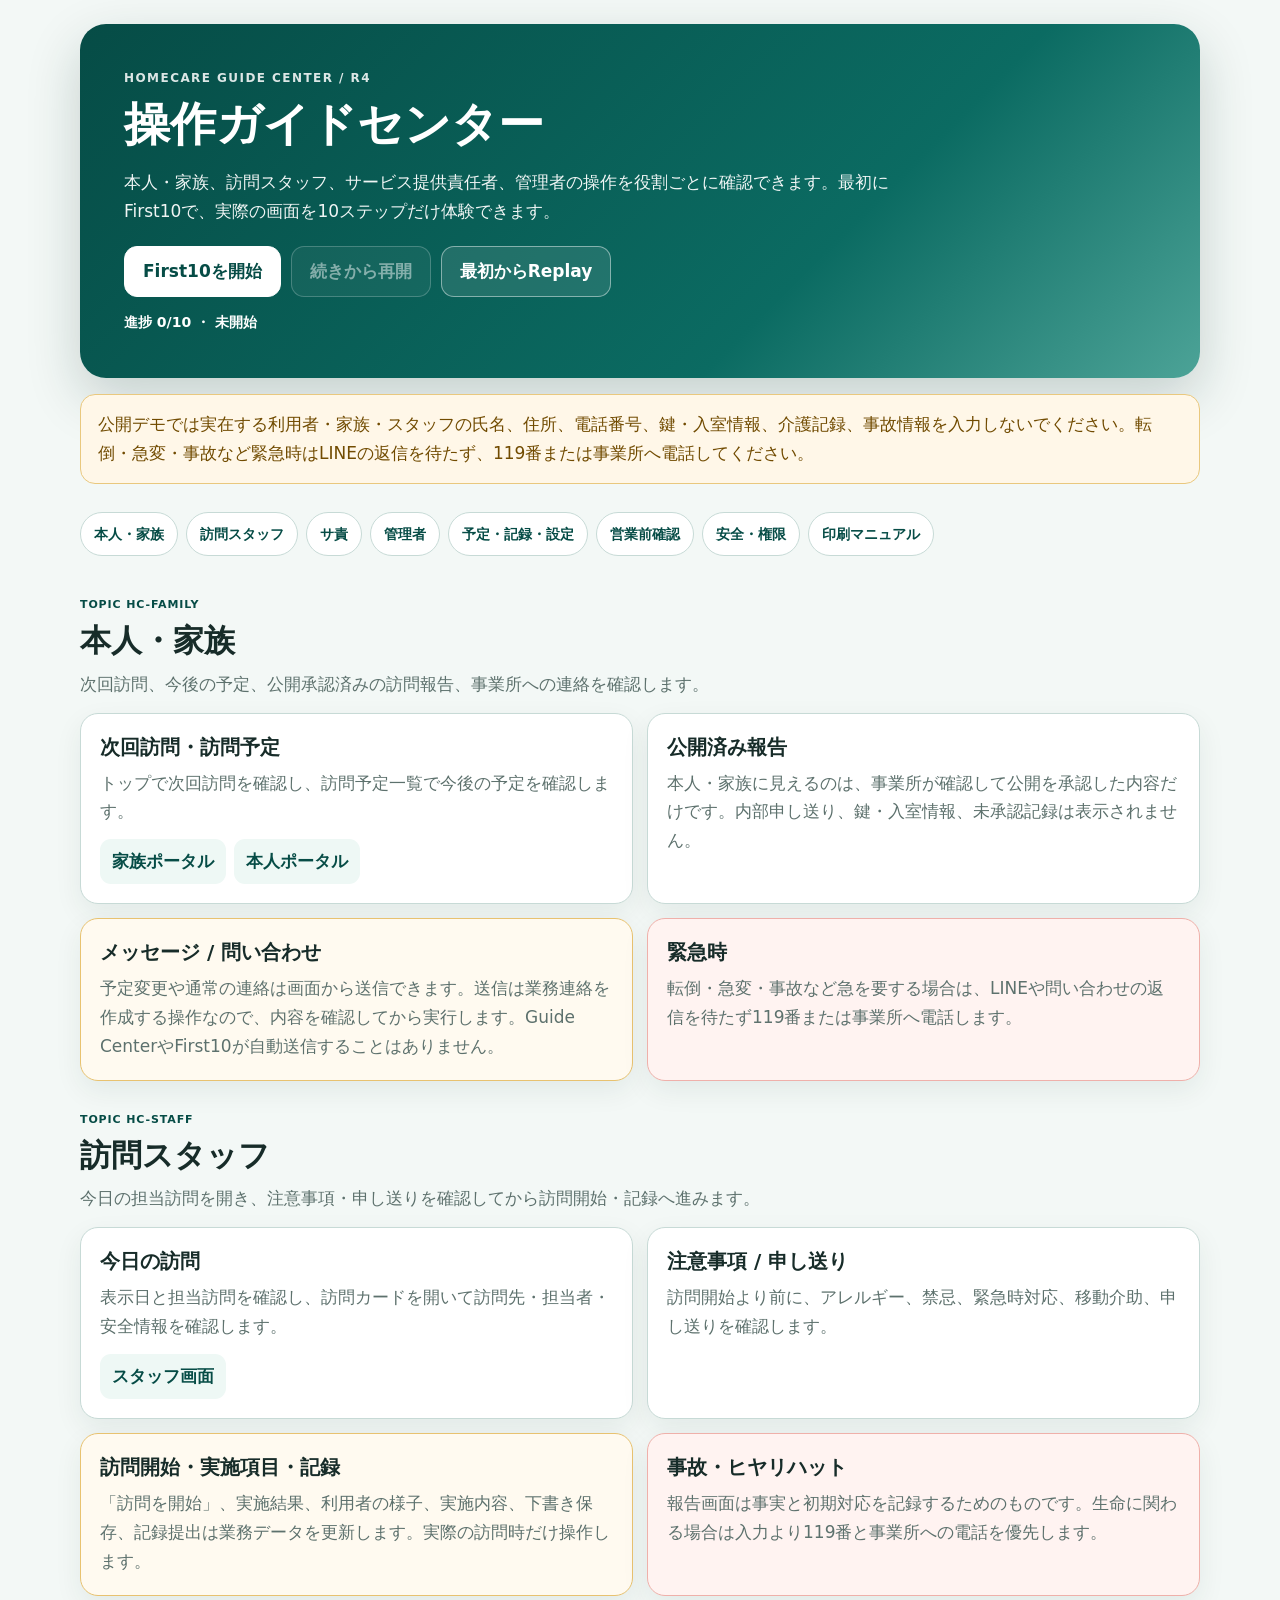
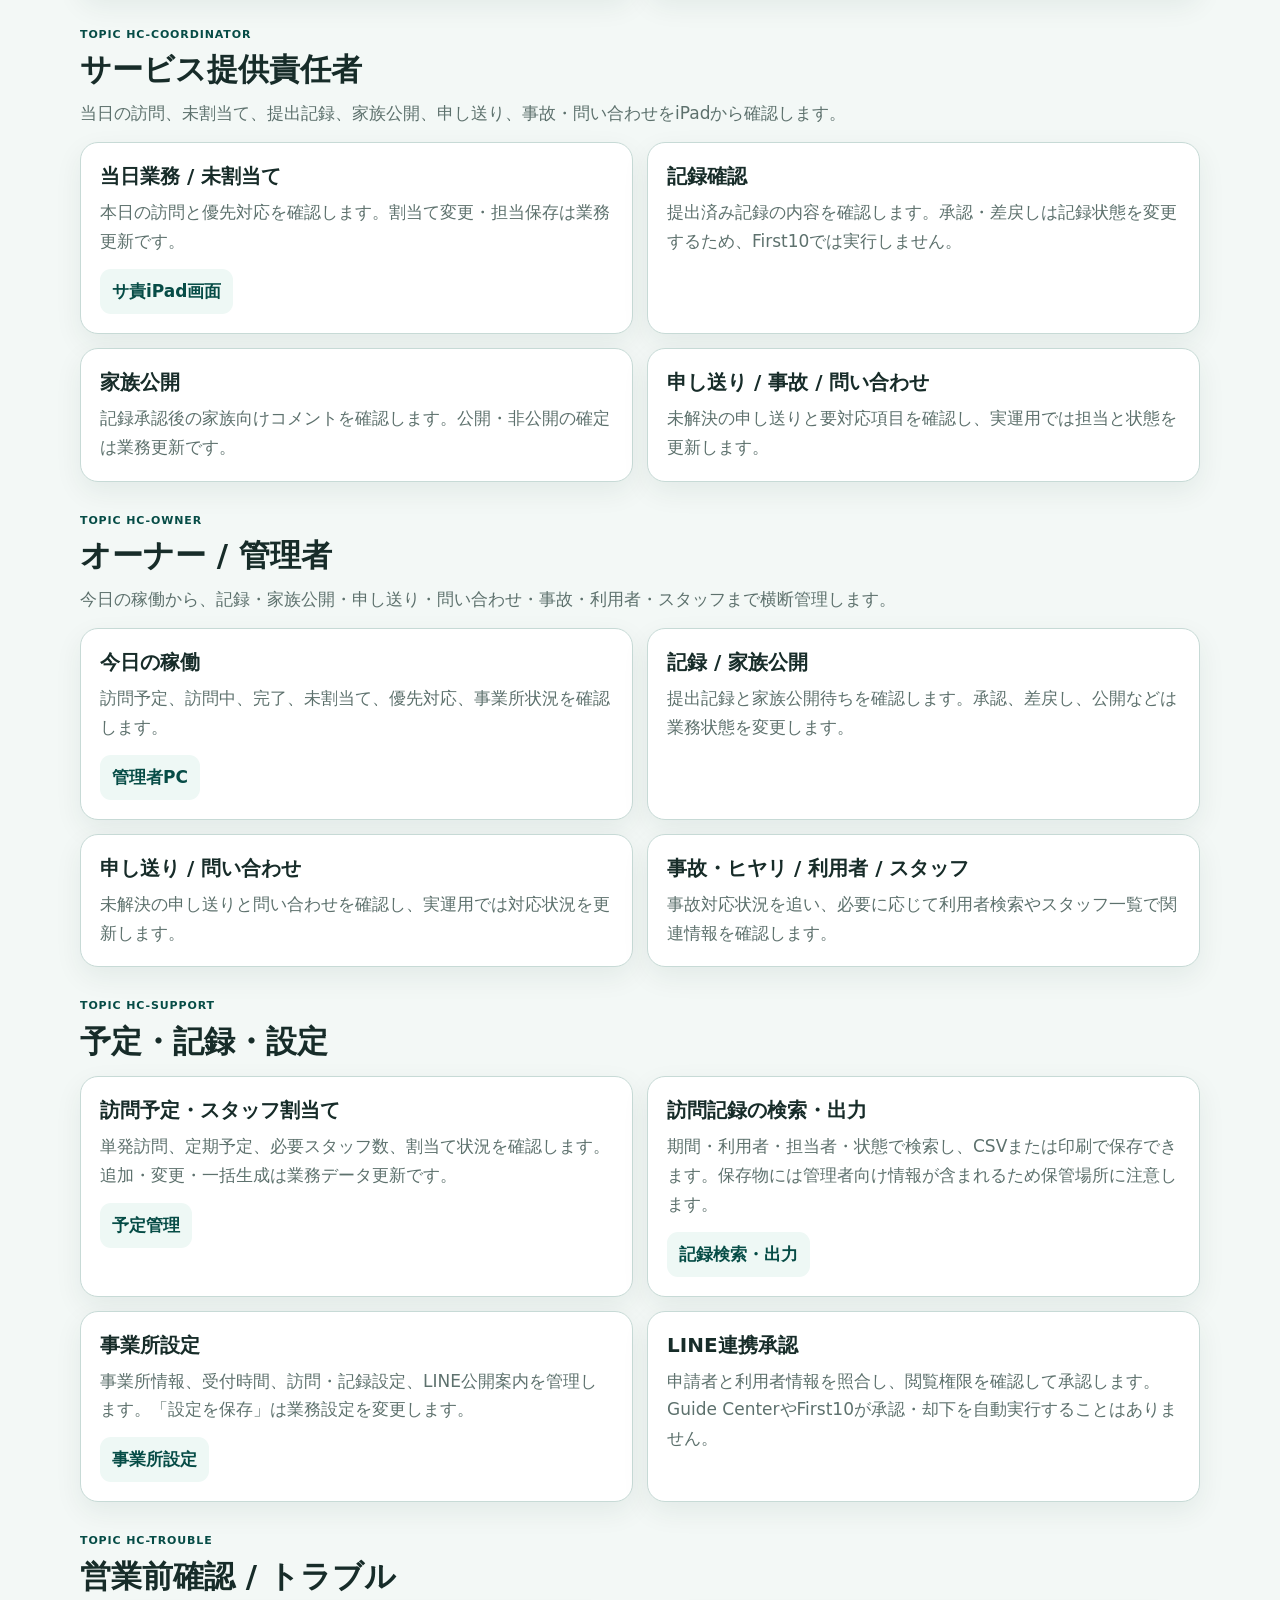
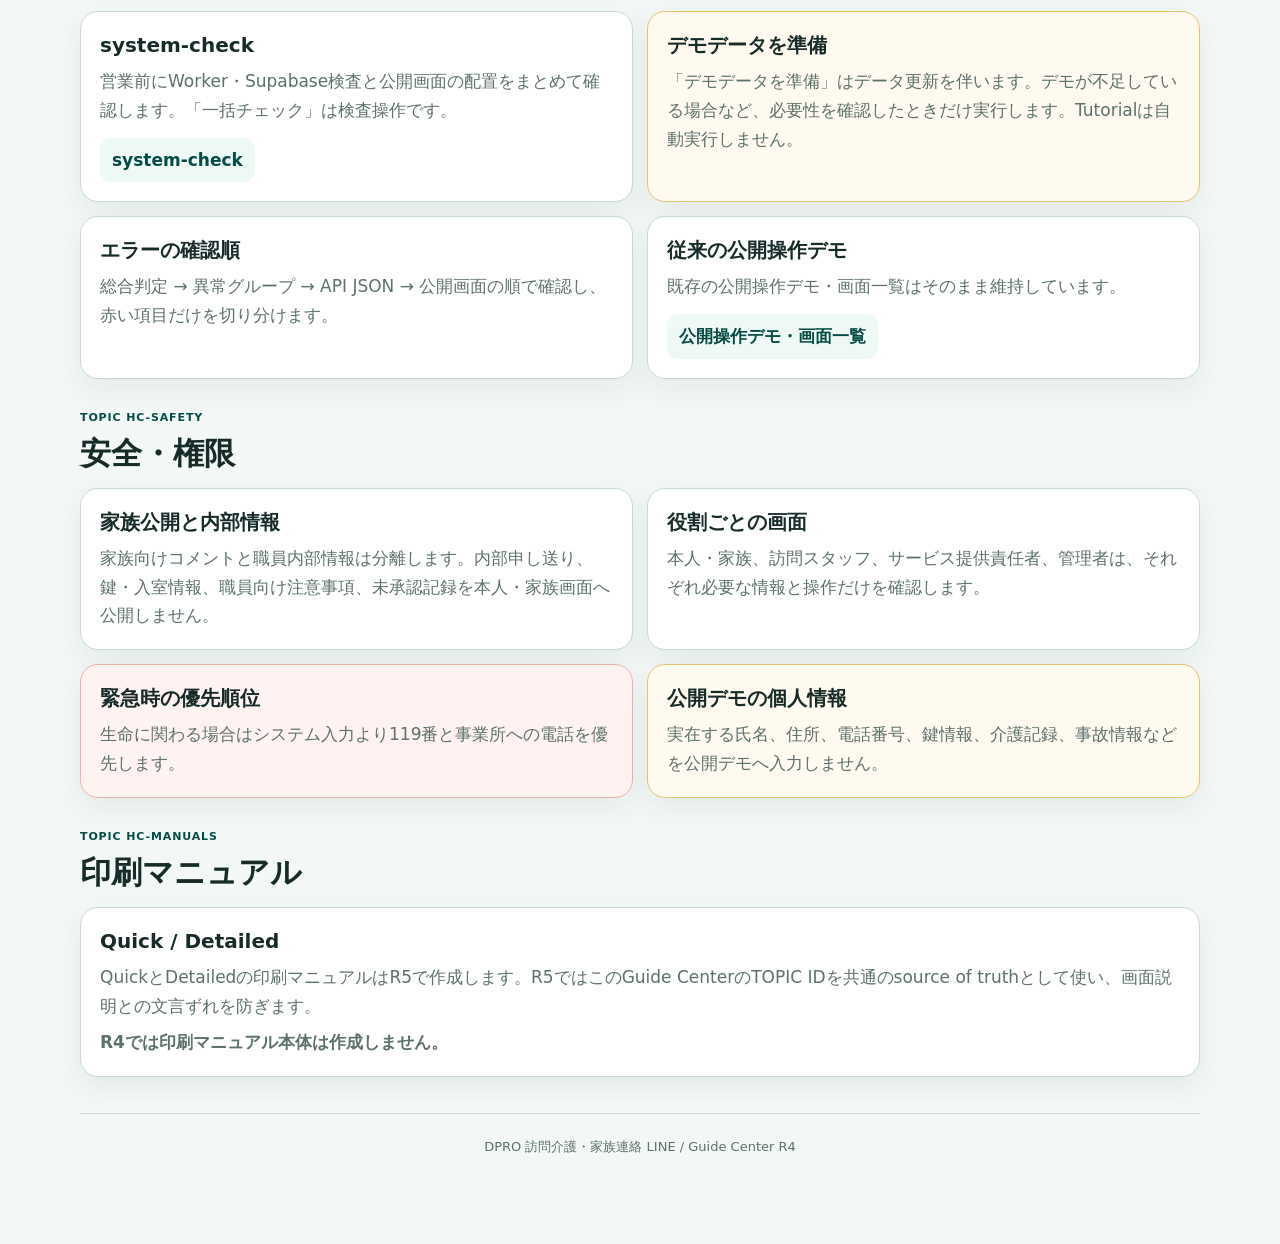
==== guide-center.html @ 491af534 "Add files via upload" ====
<!doctype html>
<html lang="ja">
<head>
  <meta charset="utf-8">
  <meta name="viewport" content="width=device-width, initial-scale=1, viewport-fit=cover">
  <meta name="robots" content="noindex,nofollow,noarchive">
  <meta name="description" content="DPRO訪問介護・家族連絡 LINE 操作ガイドセンター">
  <title>操作ガイドセンター｜DPRO訪問介護</title>
  <link rel="stylesheet" href="tutorial.css">
</head>
<body class="dpro-guide-page">
  <main class="dpro-guide-shell">
    <section class="dpro-guide-hero" aria-labelledby="guideTitle" id="first10">
      <p class="dpro-guide-kicker">HOMECARE GUIDE CENTER / R4</p>
      <h1 id="guideTitle">操作ガイドセンター</h1>
      <p>本人・家族、訪問スタッフ、サービス提供責任者、管理者の操作を役割ごとに確認できます。最初にFirst10で、実際の画面を10ステップだけ体験できます。</p>
      <div class="dpro-guide-actions" aria-label="First10操作">
        <button class="dpro-guide-button" type="button" data-dpro-tutorial-action="start">First10を開始</button>
        <button class="dpro-guide-button secondary" type="button" data-dpro-tutorial-action="resume">続きから再開</button>
        <button class="dpro-guide-button secondary" type="button" data-dpro-tutorial-action="replay">最初からReplay</button>
      </div>
      <div class="dpro-guide-progress" data-guide-progress aria-live="polite">進捗を確認しています</div>
    </section>

    <div class="dpro-guide-note" role="note">
      公開デモでは実在する利用者・家族・スタッフの氏名、住所、電話番号、鍵・入室情報、介護記録、事故情報を入力しないでください。転倒・急変・事故など緊急時はLINEの返信を待たず、119番または事業所へ電話してください。
    </div>

    <nav class="dpro-guide-nav" aria-label="ガイド項目">
      <a href="#family">本人・家族</a><a href="#staff">訪問スタッフ</a><a href="#coordinator">サ責</a><a href="#owner">管理者</a><a href="#support">予定・記録・設定</a><a href="#trouble">営業前確認</a><a href="#safety">安全・権限</a><a href="#manuals">印刷マニュアル</a>
    </nav>

    <section class="dpro-guide-section" id="family" aria-labelledby="familyTitle">
      <span class="dpro-guide-topic-id">TOPIC HC-FAMILY</span><h2 id="familyTitle">本人・家族</h2>
      <p>次回訪問、今後の予定、公開承認済みの訪問報告、事業所への連絡を確認します。</p>
      <div class="dpro-guide-grid">
        <article class="dpro-guide-card"><h3>次回訪問・訪問予定</h3><p>トップで次回訪問を確認し、訪問予定一覧で今後の予定を確認します。</p><div class="dpro-guide-link-row"><a href="family.html?demo=1">家族ポータル</a><a href="member.html?demo=1&amp;demo_role=client">本人ポータル</a></div></article>
        <article class="dpro-guide-card"><h3>公開済み報告</h3><p>本人・家族に見えるのは、事業所が確認して公開を承認した内容だけです。内部申し送り、鍵・入室情報、未承認記録は表示されません。</p></article>
        <article class="dpro-guide-card dpro-guide-warning"><h3>メッセージ / 問い合わせ</h3><p>予定変更や通常の連絡は画面から送信できます。送信は業務連絡を作成する操作なので、内容を確認してから実行します。Guide CenterやFirst10が自動送信することはありません。</p></article>
        <article class="dpro-guide-card dpro-guide-danger"><h3>緊急時</h3><p>転倒・急変・事故など急を要する場合は、LINEや問い合わせの返信を待たず119番または事業所へ電話します。</p></article>
      </div>
    </section>

    <section class="dpro-guide-section" id="staff" aria-labelledby="staffTitle">
      <span class="dpro-guide-topic-id">TOPIC HC-STAFF</span><h2 id="staffTitle">訪問スタッフ</h2>
      <p>今日の担当訪問を開き、注意事項・申し送りを確認してから訪問開始・記録へ進みます。</p>
      <div class="dpro-guide-grid">
        <article class="dpro-guide-card"><h3>今日の訪問</h3><p>表示日と担当訪問を確認し、訪問カードを開いて訪問先・担当者・安全情報を確認します。</p><div class="dpro-guide-link-row"><a href="staff.html?demo=1">スタッフ画面</a></div></article>
        <article class="dpro-guide-card"><h3>注意事項 / 申し送り</h3><p>訪問開始より前に、アレルギー、禁忌、緊急時対応、移動介助、申し送りを確認します。</p></article>
        <article class="dpro-guide-card dpro-guide-warning"><h3>訪問開始・実施項目・記録</h3><p>「訪問を開始」、実施結果、利用者の様子、実施内容、下書き保存、記録提出は業務データを更新します。実際の訪問時だけ操作します。</p></article>
        <article class="dpro-guide-card dpro-guide-danger"><h3>事故・ヒヤリハット</h3><p>報告画面は事実と初期対応を記録するためのものです。生命に関わる場合は入力より119番と事業所への電話を優先します。</p></article>
      </div>
    </section>

    <section class="dpro-guide-section" id="coordinator" aria-labelledby="coordinatorTitle">
      <span class="dpro-guide-topic-id">TOPIC HC-COORDINATOR</span><h2 id="coordinatorTitle">サービス提供責任者</h2>
      <p>当日の訪問、未割当て、提出記録、家族公開、申し送り、事故・問い合わせをiPadから確認します。</p>
      <div class="dpro-guide-grid">
        <article class="dpro-guide-card"><h3>当日業務 / 未割当て</h3><p>本日の訪問と優先対応を確認します。割当て変更・担当保存は業務更新です。</p><div class="dpro-guide-link-row"><a href="owner-ipad.html?demo=1">サ責iPad画面</a></div></article>
        <article class="dpro-guide-card"><h3>記録確認</h3><p>提出済み記録の内容を確認します。承認・差戻しは記録状態を変更するため、First10では実行しません。</p></article>
        <article class="dpro-guide-card"><h3>家族公開</h3><p>記録承認後の家族向けコメントを確認します。公開・非公開の確定は業務更新です。</p></article>
        <article class="dpro-guide-card"><h3>申し送り / 事故 / 問い合わせ</h3><p>未解決の申し送りと要対応項目を確認し、実運用では担当と状態を更新します。</p></article>
      </div>
    </section>

    <section class="dpro-guide-section" id="owner" aria-labelledby="ownerTitle">
      <span class="dpro-guide-topic-id">TOPIC HC-OWNER</span><h2 id="ownerTitle">オーナー / 管理者</h2>
      <p>今日の稼働から、記録・家族公開・申し送り・問い合わせ・事故・利用者・スタッフまで横断管理します。</p>
      <div class="dpro-guide-grid">
        <article class="dpro-guide-card"><h3>今日の稼働</h3><p>訪問予定、訪問中、完了、未割当て、優先対応、事業所状況を確認します。</p><div class="dpro-guide-link-row"><a href="owner.html?demo=1">管理者PC</a></div></article>
        <article class="dpro-guide-card"><h3>記録 / 家族公開</h3><p>提出記録と家族公開待ちを確認します。承認、差戻し、公開などは業務状態を変更します。</p></article>
        <article class="dpro-guide-card"><h3>申し送り / 問い合わせ</h3><p>未解決の申し送りと問い合わせを確認し、実運用では対応状況を更新します。</p></article>
        <article class="dpro-guide-card"><h3>事故・ヒヤリ / 利用者 / スタッフ</h3><p>事故対応状況を追い、必要に応じて利用者検索やスタッフ一覧で関連情報を確認します。</p></article>
      </div>
    </section>

    <section class="dpro-guide-section" id="support" aria-labelledby="supportTitle">
      <span class="dpro-guide-topic-id">TOPIC HC-SUPPORT</span><h2 id="supportTitle">予定・記録・設定</h2>
      <div class="dpro-guide-grid">
        <article class="dpro-guide-card"><h3>訪問予定・スタッフ割当て</h3><p>単発訪問、定期予定、必要スタッフ数、割当て状況を確認します。追加・変更・一括生成は業務データ更新です。</p><div class="dpro-guide-link-row"><a href="schedule.html?demo=1">予定管理</a></div></article>
        <article class="dpro-guide-card"><h3>訪問記録の検索・出力</h3><p>期間・利用者・担当者・状態で検索し、CSVまたは印刷で保存できます。保存物には管理者向け情報が含まれるため保管場所に注意します。</p><div class="dpro-guide-link-row"><a href="records.html?demo=1">記録検索・出力</a></div></article>
        <article class="dpro-guide-card"><h3>事業所設定</h3><p>事業所情報、受付時間、訪問・記録設定、LINE公開案内を管理します。「設定を保存」は業務設定を変更します。</p><div class="dpro-guide-link-row"><a href="settings.html?demo=1">事業所設定</a></div></article>
        <article class="dpro-guide-card"><h3>LINE連携承認</h3><p>申請者と利用者情報を照合し、閲覧権限を確認して承認します。Guide CenterやFirst10が承認・却下を自動実行することはありません。</p></article>
      </div>
    </section>

    <section class="dpro-guide-section" id="trouble" aria-labelledby="troubleTitle">
      <span class="dpro-guide-topic-id">TOPIC HC-TROUBLE</span><h2 id="troubleTitle">営業前確認 / トラブル</h2>
      <div class="dpro-guide-grid">
        <article class="dpro-guide-card"><h3>system-check</h3><p>営業前にWorker・Supabase検査と公開画面の配置をまとめて確認します。「一括チェック」は検査操作です。</p><div class="dpro-guide-link-row"><a href="system-check.html?demo=1">system-check</a></div></article>
        <article class="dpro-guide-card dpro-guide-warning"><h3>デモデータを準備</h3><p>「デモデータを準備」はデータ更新を伴います。デモが不足している場合など、必要性を確認したときだけ実行します。Tutorialは自動実行しません。</p></article>
        <article class="dpro-guide-card"><h3>エラーの確認順</h3><p>総合判定 → 異常グループ → API JSON → 公開画面の順で確認し、赤い項目だけを切り分けます。</p></article>
        <article class="dpro-guide-card"><h3>従来の公開操作デモ</h3><p>既存の公開操作デモ・画面一覧はそのまま維持しています。</p><div class="dpro-guide-link-row"><a href="demo-guide.html">公開操作デモ・画面一覧</a></div></article>
      </div>
    </section>

    <section class="dpro-guide-section" id="safety" aria-labelledby="safetyTitle">
      <span class="dpro-guide-topic-id">TOPIC HC-SAFETY</span><h2 id="safetyTitle">安全・権限</h2>
      <div class="dpro-guide-grid">
        <article class="dpro-guide-card"><h3>家族公開と内部情報</h3><p>家族向けコメントと職員内部情報は分離します。内部申し送り、鍵・入室情報、職員向け注意事項、未承認記録を本人・家族画面へ公開しません。</p></article>
        <article class="dpro-guide-card"><h3>役割ごとの画面</h3><p>本人・家族、訪問スタッフ、サービス提供責任者、管理者は、それぞれ必要な情報と操作だけを確認します。</p></article>
        <article class="dpro-guide-card dpro-guide-danger"><h3>緊急時の優先順位</h3><p>生命に関わる場合はシステム入力より119番と事業所への電話を優先します。</p></article>
        <article class="dpro-guide-card dpro-guide-warning"><h3>公開デモの個人情報</h3><p>実在する氏名、住所、電話番号、鍵情報、介護記録、事故情報などを公開デモへ入力しません。</p></article>
      </div>
    </section>

    <section class="dpro-guide-section" id="manuals" aria-labelledby="manualTitle">
      <span class="dpro-guide-topic-id">TOPIC HC-MANUALS</span><h2 id="manualTitle">印刷マニュアル</h2>
      <article class="dpro-guide-card"><h3>Quick / Detailed</h3><p>QuickとDetailedの印刷マニュアルはR5で作成します。R5ではこのGuide CenterのTOPIC IDを共通のsource of truthとして使い、画面説明との文言ずれを防ぎます。</p><p><strong>R4では印刷マニュアル本体は作成しません。</strong></p></article>
    </section>

    <footer class="dpro-guide-footer">DPRO 訪問介護・家族連絡 LINE / Guide Center R4</footer>
  </main>
  <script src="tutorial.js"></script>
</body>
</html>
---- tutorial.css ----
/* DPRO TUTORIAL HOMECARE / STANDARD V1.1 / R3 */
:root {
  --dpro-tutorial-accent: #0b6b62;
  --dpro-tutorial-accent-dark: #064c46;
  --dpro-tutorial-ink: #172c29;
  --dpro-tutorial-muted: #5d716d;
  --dpro-tutorial-line: #c7dad6;
  --dpro-tutorial-soft: #eef8f5;
  --dpro-tutorial-focus: #315f78;
}

#dproTutorialCard {
  position: fixed;
  z-index: 9000;
  left: 12px;
  top: 12px;
  width: min(360px, calc(100vw - 24px));
  max-width: calc(100vw - 24px);
  max-height: calc(100dvh - 24px);
  overflow: auto;
  overscroll-behavior: contain;
  margin: 0;
  box-sizing: border-box;
  border: 1px solid var(--dpro-tutorial-line);
  border-radius: 18px;
  background: #fff;
  color: var(--dpro-tutorial-ink);
  box-shadow: 0 22px 64px rgba(17, 52, 47, .25);
  font-family: system-ui, -apple-system, BlinkMacSystemFont, "Segoe UI", "Noto Sans JP", sans-serif;
  line-height: 1.55;
  contain: layout paint;
}
#dproTutorialCard[hidden] { display: none !important; }

.dpro-tutorial-handle {
  min-height: 48px;
  display: flex;
  align-items: center;
  justify-content: space-between;
  gap: 10px;
  padding: 8px 8px 8px 14px;
  border-bottom: 1px solid var(--dpro-tutorial-line);
  border-radius: 18px 18px 0 0;
  background: var(--dpro-tutorial-soft);
  color: var(--dpro-tutorial-accent-dark);
  cursor: grab;
  touch-action: none;
  user-select: none;
  -webkit-user-select: none;
}
.dpro-tutorial-handle:active { cursor: grabbing; }
.dpro-tutorial-handle:focus-visible,
.dpro-tutorial-control:focus-visible,
#dproGuideLauncher:focus-visible,
[data-dpro-tutorial-action]:focus-visible {
  outline: 3px solid rgba(49, 95, 120, .42);
  outline-offset: 2px;
}
.dpro-tutorial-handle-copy {
  min-width: 0;
  display: flex;
  align-items: center;
  gap: 8px;
  font-size: 13px;
  font-weight: 850;
}
.dpro-tutorial-grip {
  width: 20px;
  height: 20px;
  flex: 0 0 auto;
  background:
    radial-gradient(circle, currentColor 1.4px, transparent 1.6px) 0 0 / 7px 7px;
  opacity: .72;
}
.dpro-tutorial-close {
  width: 44px;
  height: 44px;
  flex: 0 0 44px;
  border: 0;
  border-radius: 12px;
  background: transparent;
  color: inherit;
  font: inherit;
  font-size: 24px;
  line-height: 1;
  cursor: pointer;
}
.dpro-tutorial-body { padding: 16px 16px 8px; }
.dpro-tutorial-meta {
  display: flex;
  justify-content: space-between;
  gap: 10px;
  color: var(--dpro-tutorial-muted);
  font-size: 12px;
  font-weight: 800;
}
.dpro-tutorial-title {
  margin: 8px 0 0;
  font-size: 20px;
  line-height: 1.35;
  color: var(--dpro-tutorial-ink);
}
.dpro-tutorial-persona {
  margin: 4px 0 0;
  color: var(--dpro-tutorial-accent-dark);
  font-size: 13px;
  font-weight: 800;
}
.dpro-tutorial-copy {
  margin: 12px 0 0;
  color: var(--dpro-tutorial-ink);
  font-size: 15px;
  line-height: 1.72;
}
.dpro-tutorial-status {
  margin: 12px 0 0;
  padding: 10px 11px;
  border-radius: 11px;
  background: #f6f8f8;
  color: var(--dpro-tutorial-muted);
  font-size: 12px;
}
.dpro-tutorial-status.ready {
  background: #edf8f1;
  color: #17613f;
}
.dpro-tutorial-status.waiting {
  background: #fff7e8;
  color: #795000;
}
.dpro-tutorial-status.missing {
  background: #fff0ee;
  color: #81291f;
}
.dpro-tutorial-actions {
  display: grid;
  grid-template-columns: auto 1fr 1fr;
  gap: 8px;
  padding: 8px 16px 16px;
}
.dpro-tutorial-control {
  min-height: 46px;
  border: 1px solid var(--dpro-tutorial-line);
  border-radius: 12px;
  padding: 8px 12px;
  background: #fff;
  color: var(--dpro-tutorial-accent-dark);
  font: inherit;
  font-size: 14px;
  font-weight: 850;
  cursor: pointer;
}
.dpro-tutorial-control.primary {
  border-color: var(--dpro-tutorial-accent);
  background: var(--dpro-tutorial-accent);
  color: #fff;
}
.dpro-tutorial-control:disabled {
  cursor: not-allowed;
  opacity: .48;
}
.dpro-tutorial-skip { grid-column: 1 / -1; min-height: 42px; }

#dproTutorialHighlight {
  position: fixed;
  z-index: 8990;
  pointer-events: none;
  box-sizing: border-box;
  border: 3px solid #f0a000;
  border-radius: 12px;
  box-shadow: 0 0 0 4px rgba(240, 160, 0, .19), 0 0 0 9999px rgba(8, 39, 35, .06);
  transition: left .14s ease, top .14s ease, width .14s ease, height .14s ease;
}
#dproTutorialHighlight[hidden] { display: none !important; }

#dproGuideLauncher {
  position: fixed;
  z-index: 8700;
  left: max(12px, env(safe-area-inset-left));
  bottom: max(12px, env(safe-area-inset-bottom));
  min-height: 46px;
  max-width: calc(100vw - 24px);
  display: inline-flex;
  align-items: center;
  justify-content: center;
  border: 1px solid #a9ccc5;
  border-radius: 999px;
  padding: 9px 15px;
  background: rgba(255, 255, 255, .97);
  color: var(--dpro-tutorial-accent-dark);
  box-shadow: 0 8px 24px rgba(17, 52, 47, .18);
  text-decoration: none;
  font-family: system-ui, -apple-system, BlinkMacSystemFont, "Segoe UI", "Noto Sans JP", sans-serif;
  font-size: 14px;
  font-weight: 850;
}


@media (max-width: 420px) {
  #dproTutorialCard { width: calc(100vw - 24px); }
  .dpro-tutorial-actions { grid-template-columns: 1fr 1fr; }
  .dpro-tutorial-actions .dpro-tutorial-control:first-child { grid-column: 1 / -1; }
  .dpro-tutorial-skip { grid-column: 1 / -1; }
}
@media (prefers-reduced-motion: reduce) {
  #dproTutorialHighlight { transition: none; }
}


/* DPRO TUTORIAL HOMECARE / R4 GUIDE CENTER */
.dpro-guide-page {
  margin: 0;
  min-width: 320px;
  min-height: 100vh;
  background: #f3f8f6;
  color: var(--dpro-tutorial-ink);
  font-family: system-ui, -apple-system, BlinkMacSystemFont, "Segoe UI", "Noto Sans JP", sans-serif;
  font-size: 17px;
  line-height: 1.7;
  -webkit-text-size-adjust: 100%;
}
.dpro-guide-page * { box-sizing: border-box; }
.dpro-guide-page a { color: var(--dpro-tutorial-accent-dark); }
.dpro-guide-page a:focus-visible,
.dpro-guide-page button:focus-visible {
  outline: 3px solid rgba(49, 95, 120, .42);
  outline-offset: 3px;
}
.dpro-guide-shell {
  width: min(1120px, calc(100% - 32px));
  margin: 0 auto;
  padding: 24px 0 64px;
}
.dpro-guide-hero {
  padding: clamp(24px, 5vw, 44px);
  border-radius: 26px;
  background: linear-gradient(135deg, #064c46, #0b6b62 66%, #4ca397);
  color: #fff;
  box-shadow: 0 20px 54px rgba(17, 52, 47, .20);
}
.dpro-guide-kicker {
  margin: 0;
  font-size: 12px;
  font-weight: 900;
  letter-spacing: .12em;
  opacity: .86;
}
.dpro-guide-hero h1 {
  margin: 8px 0 0;
  font-size: clamp(30px, 5vw, 46px);
  line-height: 1.25;
}
.dpro-guide-hero > p:not(.dpro-guide-kicker) {
  max-width: 780px;
  margin: 14px 0 0;
  color: rgba(255,255,255,.94);
}
.dpro-guide-actions {
  display: flex;
  flex-wrap: wrap;
  gap: 10px;
  margin-top: 20px;
}
.dpro-guide-button {
  min-height: 50px;
  border: 1px solid #fff;
  border-radius: 13px;
  padding: 10px 18px;
  background: #fff;
  color: #064c46;
  font: inherit;
  font-weight: 850;
  cursor: pointer;
}
.dpro-guide-button.secondary {
  background: rgba(255,255,255,.10);
  color: #fff;
  border-color: rgba(255,255,255,.45);
}
.dpro-guide-button:disabled { opacity: .5; cursor: not-allowed; }
.dpro-guide-progress {
  margin-top: 14px;
  font-size: 14px;
  font-weight: 800;
}
.dpro-guide-note {
  margin-top: 16px;
  padding: 15px 17px;
  border: 1px solid #e9c87e;
  border-radius: 15px;
  background: #fff7e8;
  color: #714b00;
}
.dpro-guide-nav {
  position: sticky;
  top: 0;
  z-index: 10;
  display: flex;
  gap: 8px;
  overflow-x: auto;
  margin: 18px 0 0;
  padding: 10px 0;
  background: rgba(243,248,246,.94);
  backdrop-filter: blur(10px);
  scrollbar-width: thin;
}
.dpro-guide-nav a {
  min-height: 44px;
  display: inline-flex;
  align-items: center;
  flex: 0 0 auto;
  padding: 8px 13px;
  border: 1px solid var(--dpro-tutorial-line);
  border-radius: 999px;
  background: #fff;
  text-decoration: none;
  font-size: 14px;
  font-weight: 800;
}
.dpro-guide-section {
  scroll-margin-top: 72px;
  margin-top: 30px;
}
.dpro-guide-section > h2 {
  margin: 0 0 13px;
  font-size: clamp(23px, 3vw, 31px);
  line-height: 1.35;
}
.dpro-guide-section > p {
  max-width: 820px;
  margin: -5px 0 14px;
  color: var(--dpro-tutorial-muted);
}
.dpro-guide-grid {
  display: grid;
  grid-template-columns: repeat(2, minmax(0,1fr));
  gap: 14px;
}
.dpro-guide-card {
  min-width: 0;
  padding: 19px;
  border: 1px solid var(--dpro-tutorial-line);
  border-radius: 18px;
  background: #fff;
  box-shadow: 0 10px 28px rgba(17, 52, 47, .07);
}
.dpro-guide-card h3 { margin: 0; font-size: 20px; line-height: 1.4; }
.dpro-guide-card p { margin: 8px 0 0; color: var(--dpro-tutorial-muted); }
.dpro-guide-card ul { margin: 12px 0 0; padding-left: 1.3em; }
.dpro-guide-card li + li { margin-top: 6px; }
.dpro-guide-card a { overflow-wrap: anywhere; font-weight: 800; }
.dpro-guide-card .dpro-guide-link-row {
  display: flex;
  flex-wrap: wrap;
  gap: 8px;
  margin-top: 13px;
}
.dpro-guide-card .dpro-guide-link-row a {
  min-height: 44px;
  display: inline-flex;
  align-items: center;
  padding: 8px 12px;
  border-radius: 11px;
  background: var(--dpro-tutorial-soft);
  text-decoration: none;
}
.dpro-guide-warning {
  border-color: #e8c270;
  background: #fffaf0;
}
.dpro-guide-danger {
  border-color: #efb0aa;
  background: #fff3f1;
}
.dpro-guide-topic-id {
  display: block;
  margin-bottom: 5px;
  color: var(--dpro-tutorial-accent-dark);
  font-size: 11px;
  font-weight: 900;
  letter-spacing: .08em;
}
.dpro-guide-footer {
  margin-top: 36px;
  padding: 22px 0;
  border-top: 1px solid var(--dpro-tutorial-line);
  color: var(--dpro-tutorial-muted);
  text-align: center;
  font-size: 13px;
}
@media (max-width: 760px) {
  .dpro-guide-shell { width: min(100% - 22px, 1120px); padding-top: 12px; }
  .dpro-guide-grid { grid-template-columns: 1fr; }
  .dpro-guide-hero { border-radius: 20px; padding: 24px 20px; }
}
@media (max-width: 420px) {
  .dpro-guide-page { font-size: 16px; }
  .dpro-guide-shell { width: calc(100% - 16px); }
  .dpro-guide-actions { display: grid; grid-template-columns: 1fr; }
  .dpro-guide-button { width: 100%; }
  .dpro-guide-card { padding: 16px; }
}
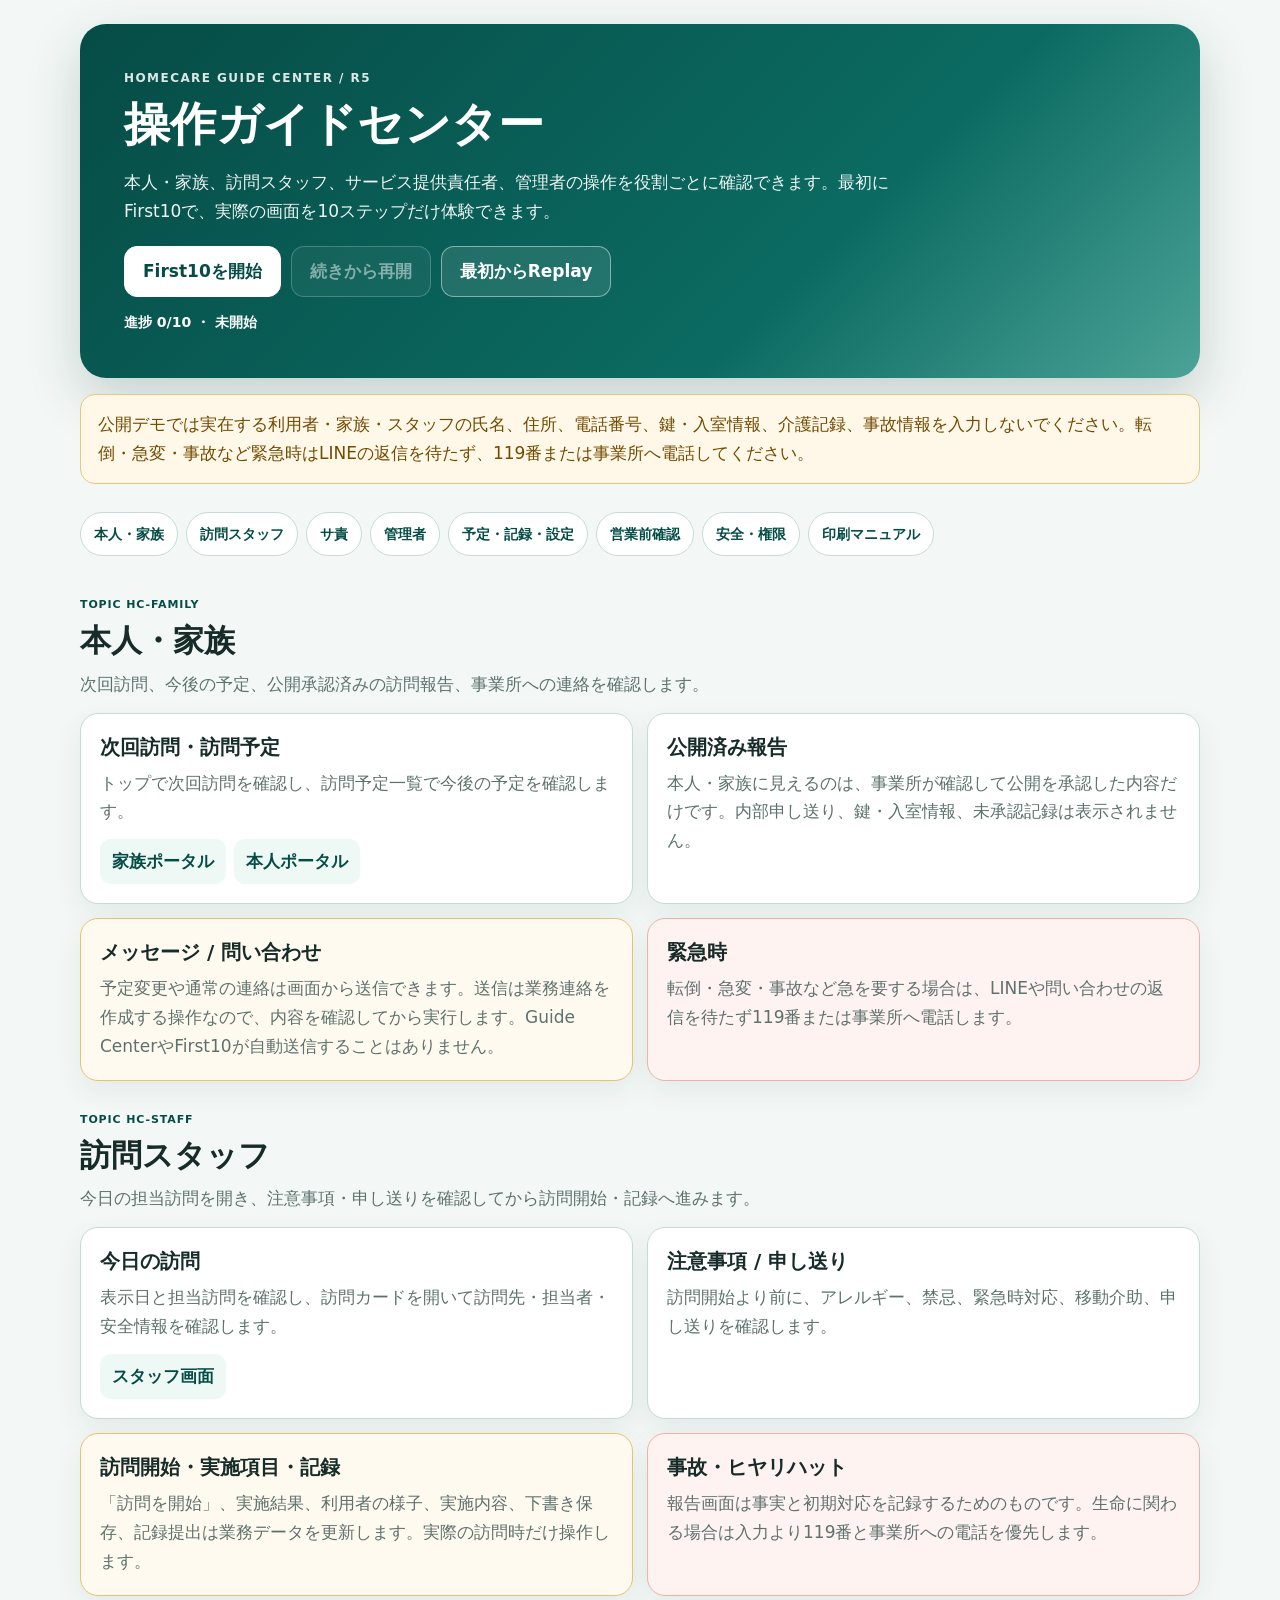
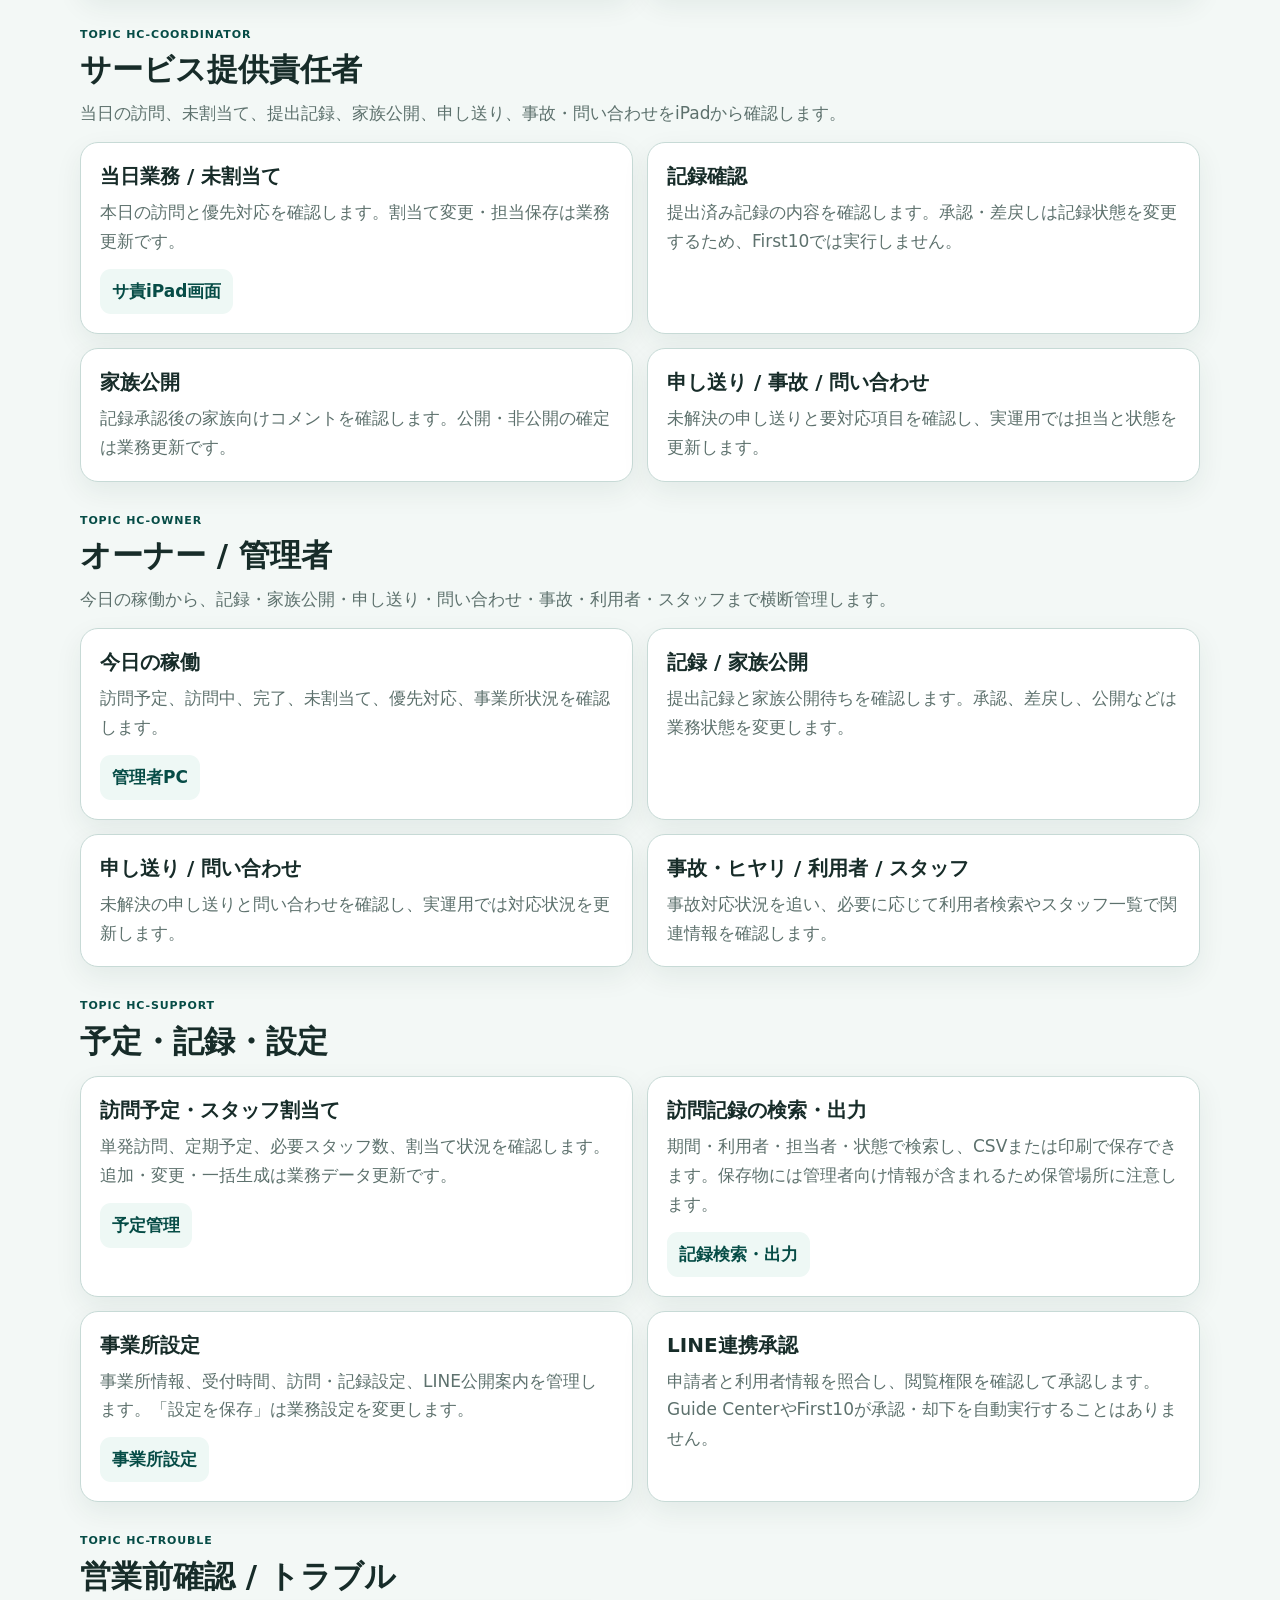
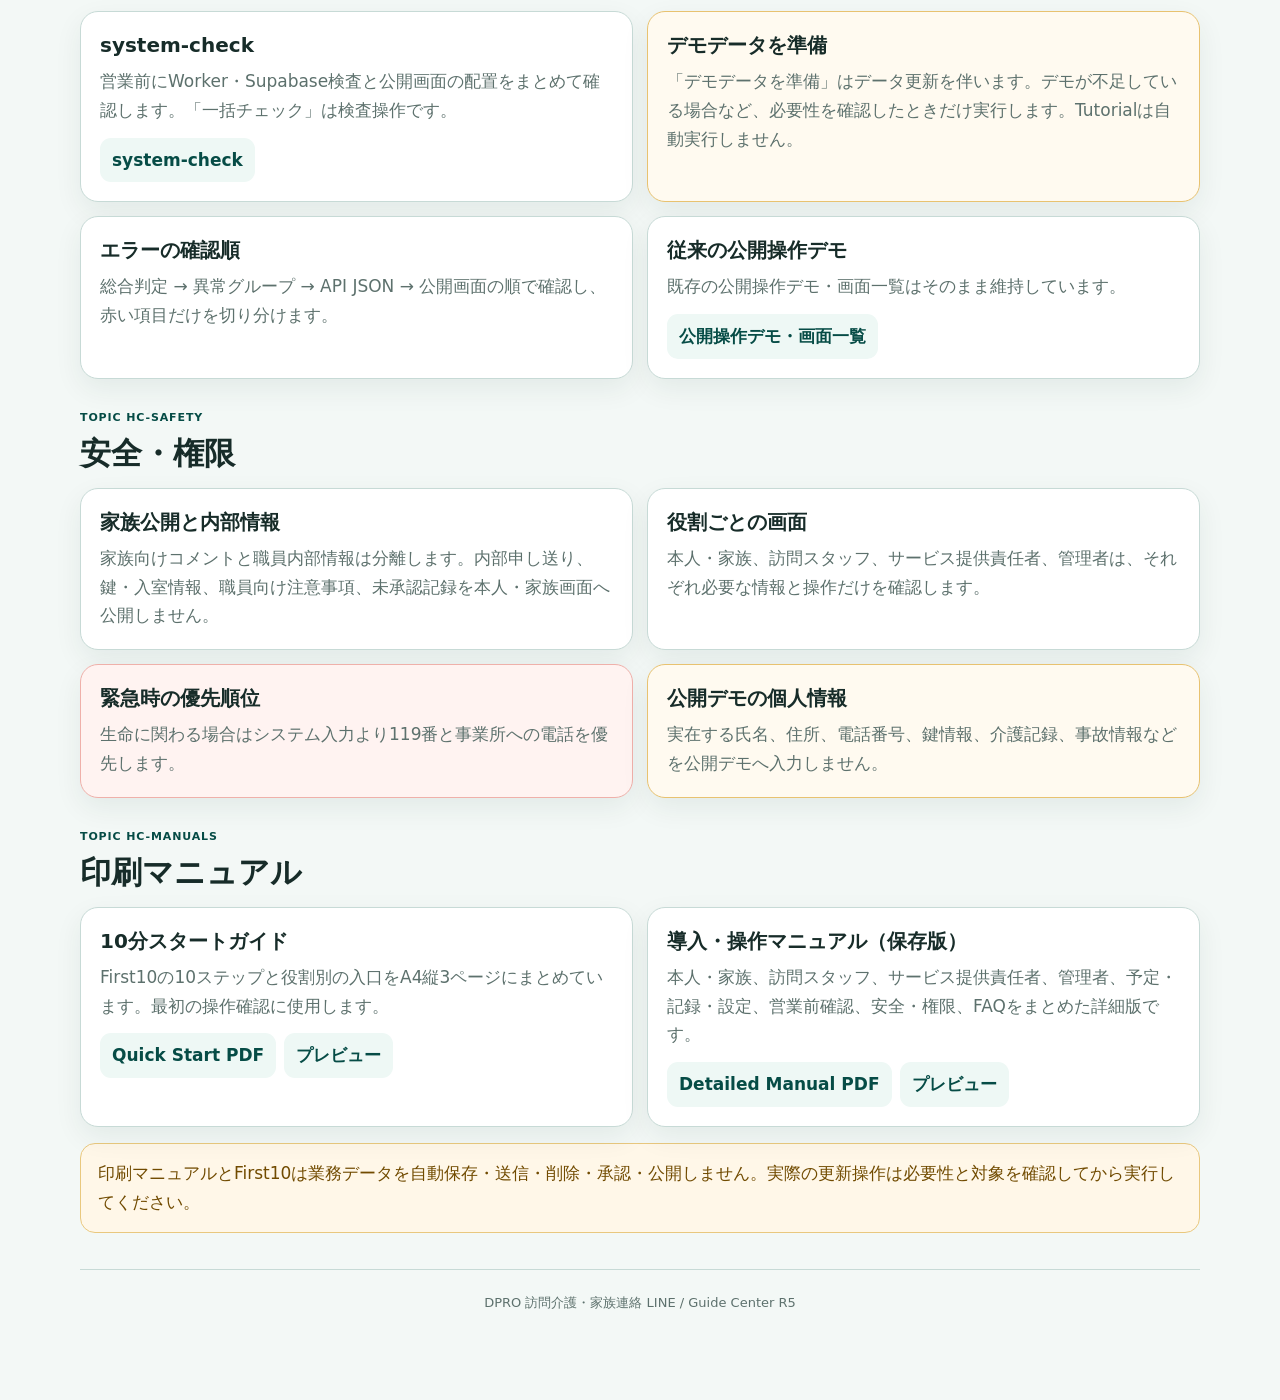
==== commit 177cea9d: "Add files via upload" ====
--- a/guide-center.html
+++ b/guide-center.html
@@ -7,11 +7,12 @@
   <meta name="description" content="DPRO訪問介護・家族連絡 LINE 操作ガイドセンター">
   <title>操作ガイドセンター｜DPRO訪問介護</title>
   <link rel="stylesheet" href="tutorial.css">
+  <style>#manuals a:focus,#manuals a:focus-visible{outline:3px solid #0b7a6d;outline-offset:3px}</style>
 </head>
 <body class="dpro-guide-page">
   <main class="dpro-guide-shell">
     <section class="dpro-guide-hero" aria-labelledby="guideTitle" id="first10">
-      <p class="dpro-guide-kicker">HOMECARE GUIDE CENTER / R4</p>
+      <p class="dpro-guide-kicker">HOMECARE GUIDE CENTER / R5</p>
       <h1 id="guideTitle">操作ガイドセンター</h1>
       <p>本人・家族、訪問スタッフ、サービス提供責任者、管理者の操作を役割ごとに確認できます。最初にFirst10で、実際の画面を10ステップだけ体験できます。</p>
       <div class="dpro-guide-actions" aria-label="First10操作">
@@ -106,10 +107,14 @@
 
     <section class="dpro-guide-section" id="manuals" aria-labelledby="manualTitle">
       <span class="dpro-guide-topic-id">TOPIC HC-MANUALS</span><h2 id="manualTitle">印刷マニュアル</h2>
-      <article class="dpro-guide-card"><h3>Quick / Detailed</h3><p>QuickとDetailedの印刷マニュアルはR5で作成します。R5ではこのGuide CenterのTOPIC IDを共通のsource of truthとして使い、画面説明との文言ずれを防ぎます。</p><p><strong>R4では印刷マニュアル本体は作成しません。</strong></p></article>
+      <div class="dpro-guide-grid">
+        <article class="dpro-guide-card"><h3>10分スタートガイド</h3><p>First10の10ステップと役割別の入口をA4縦3ページにまとめています。最初の操作確認に使用します。</p><div class="dpro-guide-link-row"><a href="DPRO_TUTORIAL_HOMECARE_QUICK_START_V1.0.pdf" target="_blank" rel="noopener">Quick Start PDF</a><a href="DPRO_TUTORIAL_HOMECARE_QUICK_START_V1.0.png" target="_blank" rel="noopener">プレビュー</a></div></article>
+        <article class="dpro-guide-card"><h3>導入・操作マニュアル（保存版）</h3><p>本人・家族、訪問スタッフ、サービス提供責任者、管理者、予定・記録・設定、営業前確認、安全・権限、FAQをまとめた詳細版です。</p><div class="dpro-guide-link-row"><a href="DPRO_TUTORIAL_HOMECARE_DETAILED_MANUAL_V1.0.pdf" target="_blank" rel="noopener">Detailed Manual PDF</a><a href="DPRO_TUTORIAL_HOMECARE_DETAILED_MANUAL_V1.0.png" target="_blank" rel="noopener">プレビュー</a></div></article>
+      </div>
+      <div class="dpro-guide-note" role="note">印刷マニュアルとFirst10は業務データを自動保存・送信・削除・承認・公開しません。実際の更新操作は必要性と対象を確認してから実行してください。</div>
     </section>
 
-    <footer class="dpro-guide-footer">DPRO 訪問介護・家族連絡 LINE / Guide Center R4</footer>
+    <footer class="dpro-guide-footer">DPRO 訪問介護・家族連絡 LINE / Guide Center R5</footer>
   </main>
   <script src="tutorial.js"></script>
 </body>
